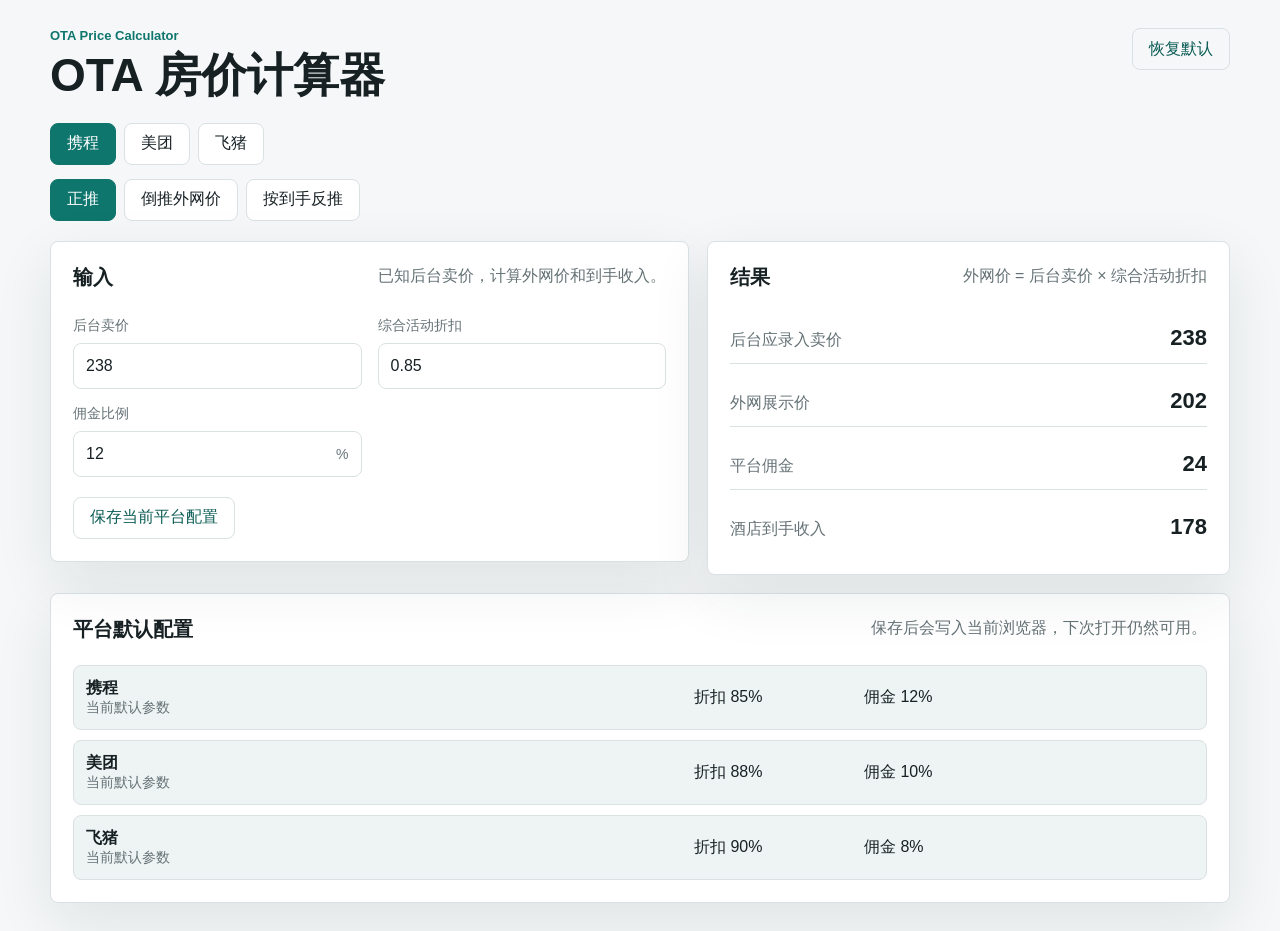
==== index.html @ 2662ab87 "初始提交：OTA房价计算器" ====
<!doctype html>
<html lang="zh-CN">
  <head>
    <meta charset="utf-8">
    <meta name="viewport" content="width=device-width, initial-scale=1">
    <title>OTA 房价计算器</title>
    <link rel="stylesheet" href="styles.css">
  </head>
  <body>
    <main class="app-shell">
      <section class="workspace" aria-labelledby="page-title">
        <div class="heading-row">
          <div>
            <p class="eyebrow">OTA Price Calculator</p>
            <h1 id="page-title">OTA 房价计算器</h1>
          </div>
          <button class="ghost-button" id="resetButton" type="button">恢复默认</button>
        </div>

        <div class="platform-tabs" role="tablist" aria-label="平台选择">
          <button class="platform-tab is-active" type="button" data-platform="ctrip">携程</button>
          <button class="platform-tab" type="button" data-platform="meituan">美团</button>
          <button class="platform-tab" type="button" data-platform="fliggy">飞猪</button>
        </div>

        <div class="mode-tabs" role="tablist" aria-label="计算模式">
          <button class="mode-tab is-active" type="button" data-mode="forward">正推</button>
          <button class="mode-tab" type="button" data-mode="targetDisplay">倒推外网价</button>
          <button class="mode-tab" type="button" data-mode="targetIncome">按到手反推</button>
        </div>

        <section class="calculator-grid" aria-label="计算器">
          <form class="panel input-panel" id="calculatorForm">
            <div class="panel-header">
              <h2>输入</h2>
              <p id="modeHint">已知后台卖价，计算外网价和到手收入。</p>
            </div>

            <div class="form-grid">
              <label class="field" data-field="basePrice">
                <span>后台卖价</span>
                <input id="basePrice" type="number" min="0" step="0.01" inputmode="decimal">
              </label>

              <label class="field" data-field="displayPrice">
                <span>目标外网价</span>
                <input id="displayPrice" type="number" min="0" step="0.01" inputmode="decimal">
              </label>

              <label class="field" data-field="targetIncome">
                <span>希望到手金额</span>
                <input id="targetIncome" type="number" min="0" step="0.01" inputmode="decimal">
              </label>

              <label class="field">
                <span>综合活动折扣</span>
                <input id="discountRate" type="number" min="0.01" max="1" step="0.01" inputmode="decimal">
              </label>

              <label class="field">
                <span>佣金比例</span>
                <div class="suffix-input">
                  <input id="commissionRate" type="number" min="0" max="100" step="0.1" inputmode="decimal">
                  <span>%</span>
                </div>
              </label>
            </div>

            <div class="form-actions">
              <button class="secondary-button" id="savePlatformButton" type="button">保存当前平台配置</button>
            </div>
          </form>

          <section class="panel result-panel" aria-labelledby="result-title">
            <div class="panel-header">
              <h2 id="result-title">结果</h2>
              <p id="formulaText">外网价 = 后台卖价 × 综合活动折扣</p>
            </div>

            <dl class="result-list">
              <div>
                <dt>后台应录入卖价</dt>
                <dd id="resultBasePrice">-</dd>
              </div>
              <div>
                <dt>外网展示价</dt>
                <dd id="resultDisplayPrice">-</dd>
              </div>
              <div>
                <dt>平台佣金</dt>
                <dd id="resultCommission">-</dd>
              </div>
              <div>
                <dt>酒店到手收入</dt>
                <dd id="resultIncome">-</dd>
              </div>
            </dl>
          </section>
        </section>

        <section class="panel config-panel" aria-labelledby="config-title">
          <div class="panel-header">
            <h2 id="config-title">平台默认配置</h2>
            <p>保存后会写入当前浏览器，下次打开仍然可用。</p>
          </div>
          <div class="config-table" id="configTable" aria-live="polite"></div>
        </section>
      </section>
    </main>

    <script src="app.js"></script>
  </body>
</html>
---- styles.css ----
:root {
  --bg: #f5f7f8;
  --surface: #ffffff;
  --surface-muted: #eef3f4;
  --text: #172124;
  --muted: #657276;
  --line: #d9e1e3;
  --accent: #0f766e;
  --accent-dark: #0b5c55;
  --danger: #b42318;
  --danger-bg: #fff0ed;
  --success: #247a3d;
  --success-bg: #edf9f0;
  --warning: #946200;
  --warning-bg: #fff6db;
  --shadow: 0 20px 60px rgba(24, 39, 44, 0.09);
}

* {
  box-sizing: border-box;
}

body {
  margin: 0;
  color: var(--text);
  background: var(--bg);
  font-family: "Microsoft YaHei", "PingFang SC", Arial, sans-serif;
}

button,
input {
  font: inherit;
}

button {
  cursor: pointer;
}

.app-shell {
  min-height: 100vh;
  padding: 28px;
}

.workspace {
  width: min(1180px, 100%);
  margin: 0 auto;
}

.heading-row,
.panel-header,
.form-actions {
  display: flex;
  align-items: flex-start;
  justify-content: space-between;
  gap: 16px;
}

.heading-row {
  margin-bottom: 22px;
}

.eyebrow {
  margin: 0 0 8px;
  color: var(--accent);
  font-size: 13px;
  font-weight: 700;
  letter-spacing: 0;
}

h1,
h2,
p {
  margin-top: 0;
}

h1 {
  margin-bottom: 0;
  font-size: clamp(30px, 4vw, 46px);
  line-height: 1.08;
}

h2 {
  margin-bottom: 4px;
  font-size: 20px;
}

.panel-header p {
  margin-bottom: 0;
  color: var(--muted);
  line-height: 1.5;
}

.platform-tabs,
.mode-tabs {
  display: flex;
  gap: 8px;
  margin-bottom: 14px;
  overflow-x: auto;
}

.mode-tabs {
  margin-bottom: 20px;
}

.platform-tab,
.mode-tab,
.ghost-button,
.secondary-button {
  border: 1px solid var(--line);
  border-radius: 8px;
  min-height: 42px;
  padding: 0 16px;
  color: var(--text);
  background: var(--surface);
  white-space: nowrap;
}

.platform-tab.is-active,
.mode-tab.is-active {
  border-color: var(--accent);
  color: #ffffff;
  background: var(--accent);
}

.ghost-button,
.secondary-button {
  color: var(--accent-dark);
  background: transparent;
}

.platform-tab.is-active:hover,
.mode-tab.is-active:hover {
  background: var(--accent-dark);
}

.calculator-grid {
  display: grid;
  grid-template-columns: minmax(0, 1.1fr) minmax(320px, 0.9fr);
  gap: 18px;
  align-items: start;
}

.panel {
  border: 1px solid var(--line);
  border-radius: 8px;
  padding: 22px;
  background: var(--surface);
  box-shadow: var(--shadow);
}

.form-grid {
  display: grid;
  grid-template-columns: repeat(2, minmax(0, 1fr));
  gap: 16px;
  margin-top: 22px;
}

.field {
  display: flex;
  flex-direction: column;
  gap: 8px;
  min-width: 0;
}

.field span {
  color: var(--muted);
  font-size: 14px;
}

.field input,
.suffix-input {
  width: 100%;
  min-height: 46px;
  border: 1px solid var(--line);
  border-radius: 8px;
  background: #ffffff;
}

.field input {
  padding: 0 12px;
  color: var(--text);
}

.field input:focus {
  outline: 2px solid rgba(15, 118, 110, 0.18);
  border-color: var(--accent);
}

.suffix-input {
  display: flex;
  align-items: center;
  overflow: hidden;
}

.suffix-input input {
  border: 0;
  min-height: 44px;
}

.suffix-input span {
  flex: 0 0 auto;
  padding-right: 12px;
  color: var(--muted);
}

.form-actions {
  margin-top: 20px;
  align-items: center;
  justify-content: flex-start;
  flex-wrap: wrap;
}

.result-panel {
  position: sticky;
  top: 20px;
}

.result-list {
  display: grid;
  gap: 12px;
  margin: 18px 0 0;
}

.result-list div {
  display: grid;
  grid-template-columns: 120px minmax(0, 1fr);
  gap: 12px;
  align-items: baseline;
  padding: 12px 0;
  border-bottom: 1px solid var(--line);
}

.result-list div:last-child {
  border-bottom: 0;
}

dt {
  color: var(--muted);
}

dd {
  margin: 0;
  font-size: 22px;
  font-weight: 700;
  text-align: right;
  word-break: break-word;
}

.config-panel {
  margin-top: 18px;
}

.config-table {
  display: grid;
  gap: 10px;
  margin-top: 18px;
}

.config-row {
  display: grid;
  grid-template-columns: 1fr repeat(3, minmax(120px, 160px));
  gap: 10px;
  align-items: center;
  padding: 12px;
  border: 1px solid var(--line);
  border-radius: 8px;
  background: var(--surface-muted);
}

.config-name {
  font-weight: 700;
}

.config-meta {
  color: var(--muted);
  font-size: 14px;
}

.hidden {
  display: none;
}

@media (max-width: 860px) {
  .app-shell {
    padding: 18px;
  }

  .heading-row,
  .panel-header {
    align-items: stretch;
    flex-direction: column;
  }

  .calculator-grid {
    grid-template-columns: 1fr;
  }

  .result-panel {
    position: static;
  }

  .config-row {
    grid-template-columns: 1fr;
  }
}

@media (max-width: 560px) {
  .form-grid {
    grid-template-columns: 1fr;
  }

  .form-actions button,
  .ghost-button {
    width: 100%;
  }

  .result-list div {
    grid-template-columns: 1fr;
    gap: 6px;
  }

  dd {
    text-align: left;
  }
}
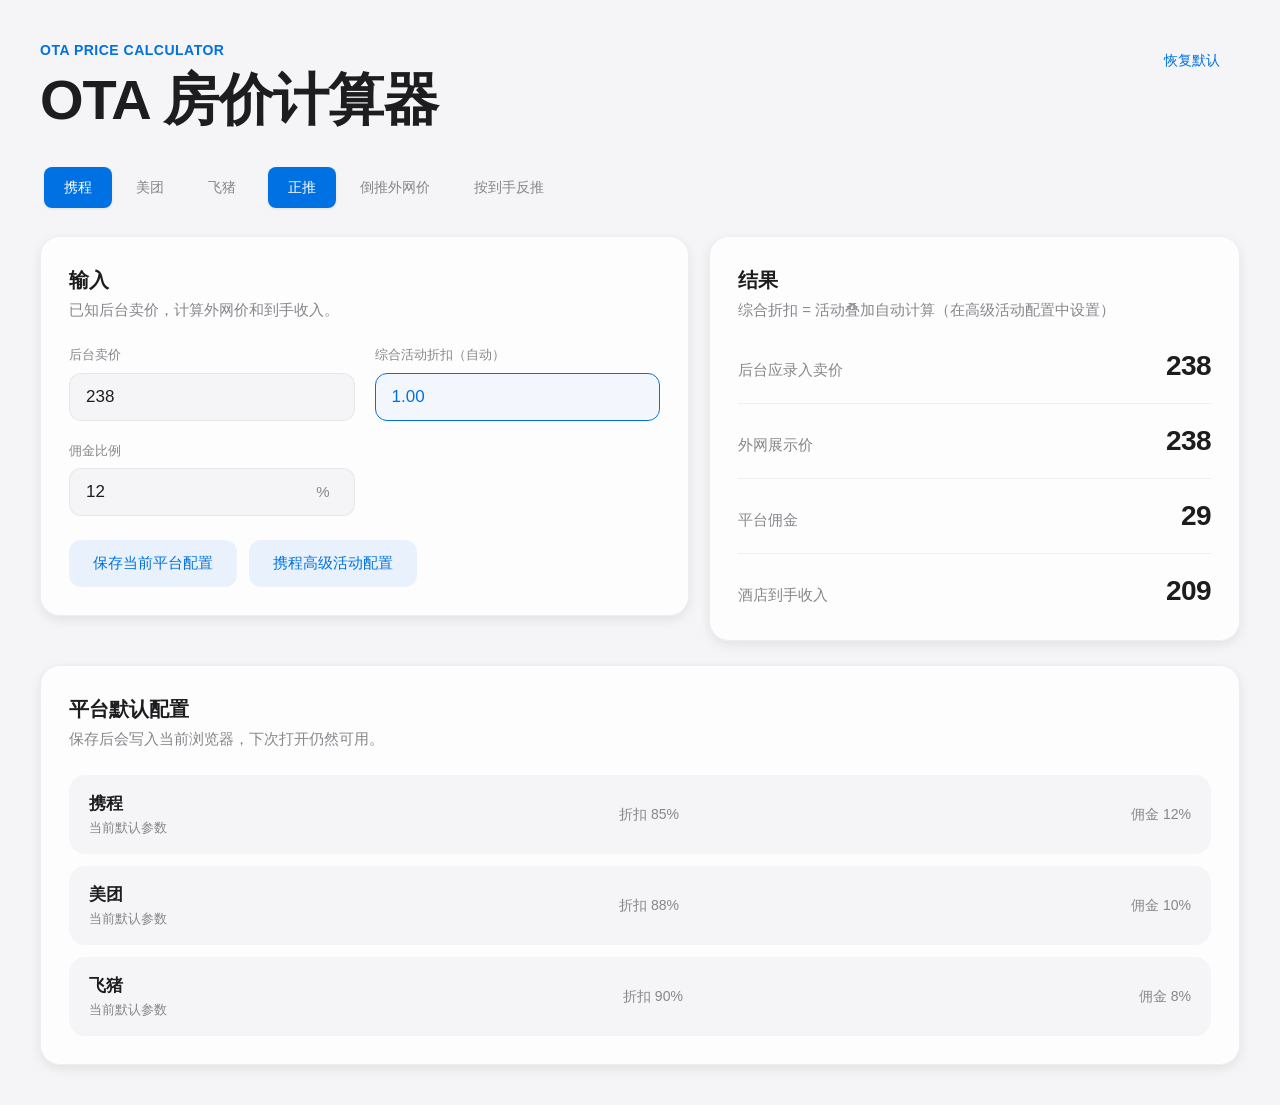
==== commit 90a7ac7b: "功能：增加携程活动叠加计算" ====
--- a/index.html
+++ b/index.html
@@ -4,7 +4,7 @@
     <meta charset="utf-8">
     <meta name="viewport" content="width=device-width, initial-scale=1">
     <title>OTA 房价计算器</title>
-    <link rel="stylesheet" href="styles.css">
+    <link rel="stylesheet" href="styles.css?v=20260523-stack">
   </head>
   <body>
     <main class="app-shell">
@@ -53,7 +53,7 @@
               </label>
 
               <label class="field">
-                <span>综合活动折扣</span>
+                <span id="discountRateLabel">综合活动折扣</span>
                 <input id="discountRate" type="number" min="0.01" max="1" step="0.01" inputmode="decimal">
               </label>
 
@@ -68,6 +68,7 @@
 
             <div class="form-actions">
               <button class="secondary-button" id="savePlatformButton" type="button">保存当前平台配置</button>
+              <a class="secondary-button" id="activityConfigLink" href="activity-config.html">携程高级活动配置</a>
             </div>
           </form>
 
@@ -95,6 +96,8 @@
                 <dd id="resultIncome">-</dd>
               </div>
             </dl>
+
+            <div id="calculationChain" class="calculation-chain hidden"></div>
           </section>
         </section>
 
@@ -108,6 +111,6 @@
       </section>
     </main>
 
-    <script src="app.js"></script>
+    <script src="app.js?v=20260523-stack"></script>
   </body>
 </html>
--- a/styles.css
+++ b/styles.css
@@ -1,325 +1,568 @@
 :root {
-  --bg: #f5f7f8;
-  --surface: #ffffff;
-  --surface-muted: #eef3f4;
-  --text: #172124;
-  --muted: #657276;
-  --line: #d9e1e3;
-  --accent: #0f766e;
-  --accent-dark: #0b5c55;
-  --danger: #b42318;
-  --danger-bg: #fff0ed;
-  --success: #247a3d;
-  --success-bg: #edf9f0;
-  --warning: #946200;
-  --warning-bg: #fff6db;
-  --shadow: 0 20px 60px rgba(24, 39, 44, 0.09);
+  --bg: #f5f5f7;
+  --surface: rgba(255, 255, 255, 0.8);
+  --surface-solid: #ffffff;
+  --surface-muted: #f5f5f7;
+  --text: #1d1d1f;
+  --text-secondary: #86868b;
+  --line: rgba(0, 0, 0, 0.06);
+  --accent: #0071e3;
+  --accent-hover: #0077ed;
+  --accent-active: #006edb;
+  --danger: #ff3b30;
+  --danger-bg: #fff5f5;
+  --success: #34c759;
+  --success-bg: #f0fff4;
+  --warning: #ff9500;
+  --warning-bg: #fffaf0;
+  --shadow-sm: 0 1px 3px rgba(0, 0, 0, 0.08);
+  --shadow-md: 0 4px 12px rgba(0, 0, 0, 0.08);
+  --shadow-lg: 0 8px 30px rgba(0, 0, 0, 0.12);
+  --radius-sm: 8px;
+  --radius-md: 12px;
+  --radius-lg: 16px;
+  --radius-xl: 20px;
 }
 
 * {
   box-sizing: border-box;
+  margin: 0;
+  padding: 0;
 }
 
 body {
-  margin: 0;
   color: var(--text);
   background: var(--bg);
-  font-family: "Microsoft YaHei", "PingFang SC", Arial, sans-serif;
+  font-family: -apple-system, BlinkMacSystemFont, "SF Pro Text", "Helvetica Neue", "PingFang SC", sans-serif;
+  -webkit-font-smoothing: antialiased;
+  -moz-osx-font-smoothing: grayscale;
+  line-height: 1.5;
 }
 
 button,
 input {
   font: inherit;
+  border: none;
+  outline: none;
 }
 
 button {
   cursor: pointer;
+  background: none;
 }
 
 .app-shell {
   min-height: 100vh;
-  padding: 28px;
+  padding: 40px 24px;
 }
 
 .workspace {
-  width: min(1180px, 100%);
+  max-width: 1200px;
   margin: 0 auto;
 }
 
-.heading-row,
-.panel-header,
-.form-actions {
+/* Header */
+.heading-row {
   display: flex;
   align-items: flex-start;
   justify-content: space-between;
   gap: 16px;
-}
-
-.heading-row {
-  margin-bottom: 22px;
+  margin-bottom: 32px;
 }
 
 .eyebrow {
   margin: 0 0 8px;
   color: var(--accent);
-  font-size: 13px;
+  font-size: 14px;
+  font-weight: 600;
+  letter-spacing: 0.5px;
+  text-transform: uppercase;
+}
+
+h1 {
+  font-size: clamp(32px, 5vw, 56px);
   font-weight: 700;
-  letter-spacing: 0;
-}
-
-h1,
-h2,
-p {
-  margin-top: 0;
-}
-
-h1 {
-  margin-bottom: 0;
-  font-size: clamp(30px, 4vw, 46px);
-  line-height: 1.08;
+  letter-spacing: -0.02em;
+  line-height: 1.1;
+  color: var(--text);
 }
 
 h2 {
+  font-size: 20px;
+  font-weight: 600;
+  color: var(--text);
   margin-bottom: 4px;
-  font-size: 20px;
 }
 
 .panel-header p {
-  margin-bottom: 0;
-  color: var(--muted);
+  color: var(--text-secondary);
+  font-size: 15px;
   line-height: 1.5;
 }
 
+/* Tabs */
 .platform-tabs,
 .mode-tabs {
-  display: flex;
-  gap: 8px;
-  margin-bottom: 14px;
-  overflow-x: auto;
+  display: inline-flex;
+  gap: 4px;
+  padding: 4px;
+  background: var(--surface-muted);
+  border-radius: var(--radius-md);
+  margin-bottom: 16px;
 }
 
 .mode-tabs {
-  margin-bottom: 20px;
+  margin-bottom: 24px;
 }
 
 .platform-tab,
-.mode-tab,
-.ghost-button,
-.secondary-button {
-  border: 1px solid var(--line);
-  border-radius: 8px;
-  min-height: 42px;
-  padding: 0 16px;
-  color: var(--text);
-  background: var(--surface);
+.mode-tab {
+  padding: 10px 20px;
+  border-radius: var(--radius-sm);
+  font-size: 14px;
+  font-weight: 500;
+  color: var(--text-secondary);
+  background: transparent;
+  transition: all 0.2s ease;
   white-space: nowrap;
+}
+
+.platform-tab:hover,
+.mode-tab:hover {
+  color: var(--text);
+  background: rgba(0, 0, 0, 0.04);
 }
 
 .platform-tab.is-active,
 .mode-tab.is-active {
-  border-color: var(--accent);
   color: #ffffff;
   background: var(--accent);
-}
-
-.ghost-button,
-.secondary-button {
-  color: var(--accent-dark);
-  background: transparent;
+  box-shadow: var(--shadow-sm);
 }
 
 .platform-tab.is-active:hover,
 .mode-tab.is-active:hover {
-  background: var(--accent-dark);
-}
-
+  background: var(--accent-hover);
+}
+
+/* Ghost Button */
+.ghost-button {
+  padding: 10px 20px;
+  border-radius: var(--radius-sm);
+  font-size: 14px;
+  font-weight: 500;
+  color: var(--accent);
+  background: transparent;
+  transition: all 0.2s ease;
+}
+
+.ghost-button:hover {
+  background: rgba(0, 113, 227, 0.08);
+}
+
+/* Calculator Grid */
 .calculator-grid {
   display: grid;
   grid-template-columns: minmax(0, 1.1fr) minmax(320px, 0.9fr);
-  gap: 18px;
+  gap: 20px;
   align-items: start;
 }
 
+/* Panel */
 .panel {
+  background: var(--surface);
+  backdrop-filter: blur(20px);
+  -webkit-backdrop-filter: blur(20px);
   border: 1px solid var(--line);
-  border-radius: 8px;
-  padding: 22px;
-  background: var(--surface);
-  box-shadow: var(--shadow);
-}
-
+  border-radius: var(--radius-xl);
+  padding: 28px;
+  box-shadow: var(--shadow-md);
+}
+
+.panel-header {
+  margin-bottom: 24px;
+}
+
+/* Form Grid */
 .form-grid {
   display: grid;
-  grid-template-columns: repeat(2, minmax(0, 1fr));
-  gap: 16px;
-  margin-top: 22px;
+  grid-template-columns: repeat(2, 1fr);
+  gap: 20px;
 }
 
 .field {
   display: flex;
   flex-direction: column;
   gap: 8px;
-  min-width: 0;
 }
 
 .field span {
-  color: var(--muted);
-  font-size: 14px;
+  color: var(--text-secondary);
+  font-size: 13px;
+  font-weight: 500;
 }
 
 .field input,
 .suffix-input {
   width: 100%;
-  min-height: 46px;
+  height: 48px;
+  padding: 0 16px;
+  background: var(--surface-muted);
   border: 1px solid var(--line);
-  border-radius: 8px;
-  background: #ffffff;
-}
-
-.field input {
-  padding: 0 12px;
-  color: var(--text);
+  border-radius: var(--radius-md);
+  font-size: 17px;
+  font-weight: 500;
+  color: var(--text);
+  transition: all 0.2s ease;
+}
+
+.field input:hover,
+.suffix-input:hover {
+  border-color: rgba(0, 0, 0, 0.15);
 }
 
 .field input:focus {
-  outline: 2px solid rgba(15, 118, 110, 0.18);
+  background: var(--surface-solid);
   border-color: var(--accent);
+  box-shadow: 0 0 0 4px rgba(0, 113, 227, 0.15);
 }
 
 .suffix-input {
   display: flex;
   align-items: center;
-  overflow: hidden;
+  gap: 4px;
 }
 
 .suffix-input input {
-  border: 0;
-  min-height: 44px;
+  flex: 1;
+  padding: 0;
+  background: transparent;
+  border: none;
+  min-height: auto;
+}
+
+.suffix-input input:focus {
+  box-shadow: none;
 }
 
 .suffix-input span {
-  flex: 0 0 auto;
-  padding-right: 12px;
-  color: var(--muted);
-}
-
+  color: var(--text-secondary);
+  font-size: 15px;
+  font-weight: 500;
+  padding-right: 8px;
+}
+
+/* Form Actions */
 .form-actions {
-  margin-top: 20px;
+  display: flex;
   align-items: center;
-  justify-content: flex-start;
   flex-wrap: wrap;
-}
-
+  gap: 12px;
+  margin-top: 24px;
+}
+
+.secondary-button {
+  display: inline-flex;
+  align-items: center;
+  padding: 12px 24px;
+  border-radius: var(--radius-md);
+  font-size: 15px;
+  font-weight: 500;
+  color: var(--accent);
+  background: rgba(0, 113, 227, 0.08);
+  transition: all 0.2s ease;
+  text-decoration: none;
+}
+
+.secondary-button:hover {
+  background: rgba(0, 113, 227, 0.12);
+}
+
+.secondary-button:active {
+  background: rgba(0, 113, 227, 0.16);
+  transform: scale(0.98);
+}
+
+/* Result Panel */
 .result-panel {
-  position: sticky;
-  top: 20px;
+  /* sticky removed: chain content can be tall */
 }
 
 .result-list {
-  display: grid;
-  gap: 12px;
-  margin: 18px 0 0;
+  display: flex;
+  flex-direction: column;
+  gap: 0;
 }
 
 .result-list div {
-  display: grid;
-  grid-template-columns: 120px minmax(0, 1fr);
-  gap: 12px;
+  display: flex;
   align-items: baseline;
-  padding: 12px 0;
+  justify-content: space-between;
+  padding: 16px 0;
   border-bottom: 1px solid var(--line);
 }
 
 .result-list div:last-child {
-  border-bottom: 0;
+  border-bottom: none;
+  padding-bottom: 0;
+}
+
+.result-list div:first-child {
+  padding-top: 0;
 }
 
 dt {
-  color: var(--muted);
+  color: var(--text-secondary);
+  font-size: 15px;
+  font-weight: 500;
 }
 
 dd {
   margin: 0;
-  font-size: 22px;
+  font-size: 28px;
   font-weight: 700;
-  text-align: right;
-  word-break: break-word;
-}
-
+  color: var(--text);
+  letter-spacing: -0.02em;
+}
+
+/* Config Panel */
 .config-panel {
-  margin-top: 18px;
+  margin-top: 24px;
 }
 
 .config-table {
-  display: grid;
-  gap: 10px;
-  margin-top: 18px;
+  display: flex;
+  flex-direction: column;
+  gap: 12px;
+  margin-top: 20px;
 }
 
 .config-row {
-  display: grid;
-  grid-template-columns: 1fr repeat(3, minmax(120px, 160px));
-  gap: 10px;
+  display: flex;
   align-items: center;
-  padding: 12px;
-  border: 1px solid var(--line);
-  border-radius: 8px;
+  justify-content: space-between;
+  padding: 16px 20px;
   background: var(--surface-muted);
+  border-radius: var(--radius-lg);
+  cursor: pointer;
+  transition: all 0.2s ease;
+}
+
+.config-row:hover {
+  background: rgba(0, 0, 0, 0.04);
+  transform: translateY(-1px);
+  box-shadow: var(--shadow-sm);
+}
+
+.config-row:active {
+  transform: translateY(0);
 }
 
 .config-name {
-  font-weight: 700;
+  font-weight: 600;
+  font-size: 17px;
+  color: var(--text);
 }
 
 .config-meta {
-  color: var(--muted);
+  color: var(--text-secondary);
+  font-size: 13px;
+  margin-top: 2px;
+}
+
+.config-row > div:not(:first-child) {
+  color: var(--text-secondary);
   font-size: 14px;
+  font-weight: 500;
 }
 
 .hidden {
   display: none;
 }
 
+/* Readonly Input */
+.readonly-input {
+  background: rgba(0, 113, 227, 0.04) !important;
+  border-color: var(--accent) !important;
+  color: var(--accent) !important;
+  cursor: default;
+}
+
+/* Calculation Chain */
+.calculation-chain {
+  margin-top: 24px;
+  padding-top: 24px;
+  border-top: 1px solid var(--line);
+}
+
+.chain-title {
+  font-size: 14px;
+  font-weight: 600;
+  color: var(--text-secondary);
+  margin-bottom: 16px;
+  text-transform: uppercase;
+  letter-spacing: 0.5px;
+}
+
+.chain-step {
+  display: grid;
+  grid-template-columns: minmax(72px, 0.65fr) minmax(0, 1fr) minmax(56px, auto);
+  align-items: center;
+  gap: 12px;
+  padding: 8px 0;
+}
+
+.chain-label {
+  font-size: 13px;
+  color: var(--text-secondary);
+  font-weight: 500;
+}
+
+.chain-activity {
+  min-width: 0;
+  font-size: 13px;
+  color: var(--text);
+  overflow-wrap: anywhere;
+}
+
+.chain-activity.chain-empty {
+  color: var(--text-secondary);
+  font-style: italic;
+}
+
+.chain-badge {
+  font-size: 12px;
+  padding: 2px 6px;
+  border-radius: 4px;
+  margin-left: 4px;
+  white-space: nowrap;
+}
+
+.chain-discount {
+  background: rgba(52, 199, 89, 0.1);
+  color: var(--success);
+}
+
+.chain-fixed {
+  background: rgba(255, 149, 0, 0.1);
+  color: var(--warning);
+}
+
+.chain-note {
+  background: rgba(255, 59, 48, 0.1);
+  color: var(--danger);
+}
+
+.chain-rate {
+  background: rgba(0, 113, 227, 0.1);
+  color: var(--accent);
+}
+
+.chain-badge.is-best {
+  background: rgba(52, 199, 89, 0.15);
+  color: var(--success);
+  font-weight: 600;
+}
+
+.chain-price {
+  text-align: right;
+  font-size: 15px;
+  font-weight: 600;
+  color: var(--text);
+  white-space: nowrap;
+}
+
+.chain-arrow {
+  text-align: center;
+  color: var(--text-secondary);
+  font-size: 14px;
+  padding: 2px 0;
+  line-height: 1;
+}
+
+/* Responsive */
 @media (max-width: 860px) {
   .app-shell {
-    padding: 18px;
-  }
-
-  .heading-row,
-  .panel-header {
+    padding: 24px 16px;
+  }
+
+  .heading-row {
+    flex-direction: column;
     align-items: stretch;
-    flex-direction: column;
+  }
+
+  .ghost-button {
+    align-self: flex-end;
   }
 
   .calculator-grid {
     grid-template-columns: 1fr;
   }
 
-  .result-panel {
-    position: static;
-  }
 
   .config-row {
-    grid-template-columns: 1fr;
+    flex-wrap: wrap;
+    gap: 8px;
+  }
+
+  .config-row > div:not(:first-child) {
+    flex: 1 1 auto;
   }
 }
 
 @media (max-width: 560px) {
+  .platform-tabs,
+  .mode-tabs {
+    display: flex;
+    width: 100%;
+  }
+
+  .platform-tab,
+  .mode-tab {
+    flex: 1;
+    text-align: center;
+  }
+
   .form-grid {
     grid-template-columns: 1fr;
   }
 
-  .form-actions button,
+  .form-actions {
+    flex-direction: column;
+  }
+
+  .secondary-button,
   .ghost-button {
     width: 100%;
+    justify-content: center;
+    text-align: center;
+  }
+
+  .chain-step {
+    grid-template-columns: 1fr auto;
+    gap: 4px 10px;
+  }
+
+  .chain-label {
+    grid-column: 1;
+  }
+
+  .chain-activity {
+    grid-column: 1 / -1;
+    order: 3;
+  }
+
+  .chain-price {
+    grid-column: 2;
+    grid-row: 1;
   }
 
   .result-list div {
-    grid-template-columns: 1fr;
-    gap: 6px;
+    flex-direction: column;
+    gap: 4px;
   }
 
   dd {
-    text-align: left;
-  }
-}
+    font-size: 24px;
+  }
+}
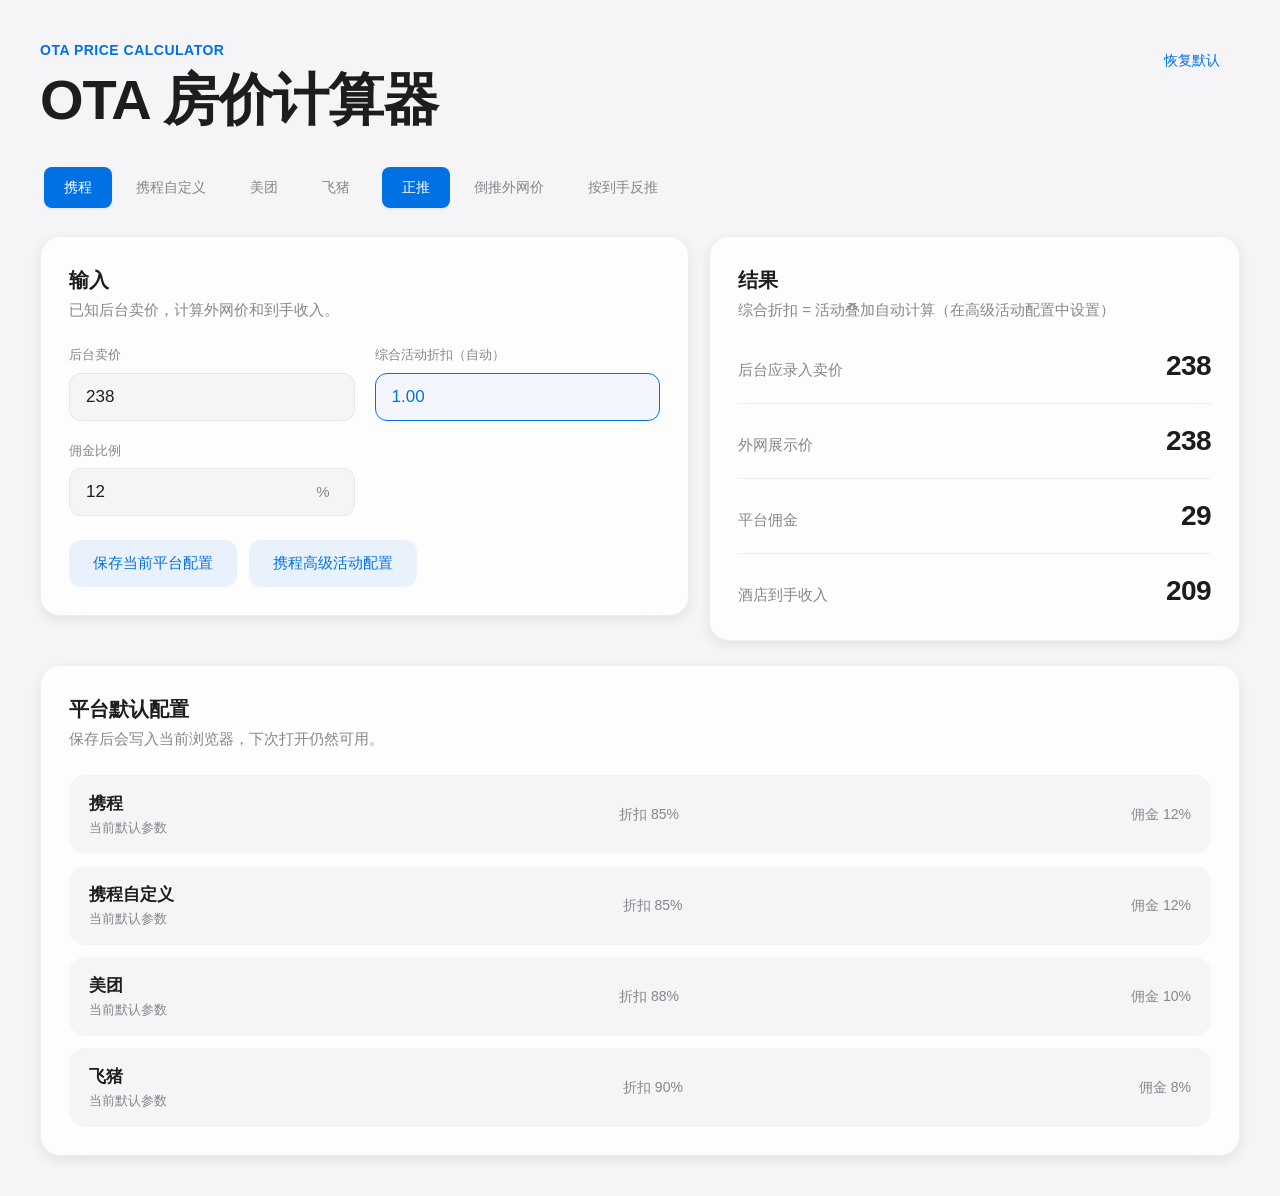
==== commit 177e5b9b: "@ 功能：增加携程自定义活动配置渠道 为携程新增"携程自定义"平台标签，用户可直接手动输入折扣率， 无需通过高级活动配置页面计算叠加折扣。  Co-Authored-By: Claude Opus 4" ====
--- a/index.html
+++ b/index.html
@@ -19,6 +19,7 @@
 
         <div class="platform-tabs" role="tablist" aria-label="平台选择">
           <button class="platform-tab is-active" type="button" data-platform="ctrip">携程</button>
+          <button class="platform-tab" type="button" data-platform="ctrip_custom">携程自定义</button>
           <button class="platform-tab" type="button" data-platform="meituan">美团</button>
           <button class="platform-tab" type="button" data-platform="fliggy">飞猪</button>
         </div>
